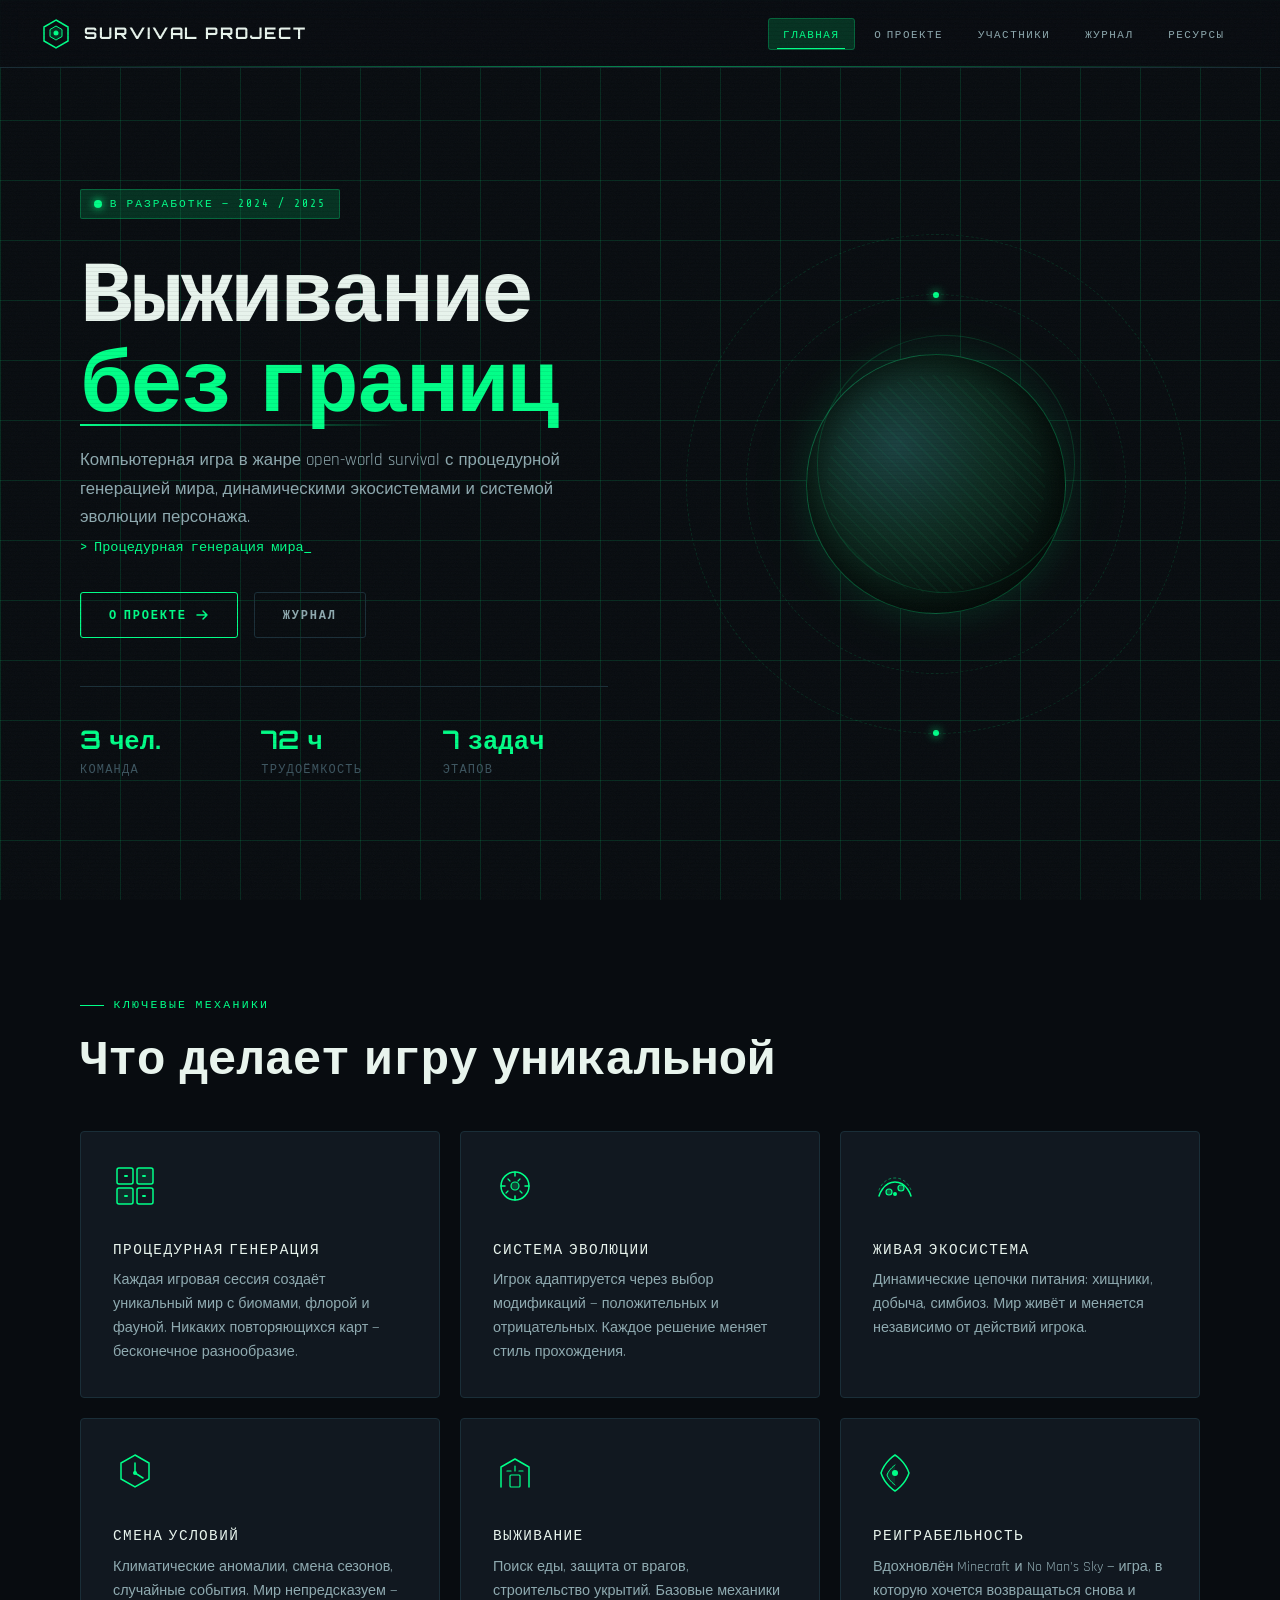
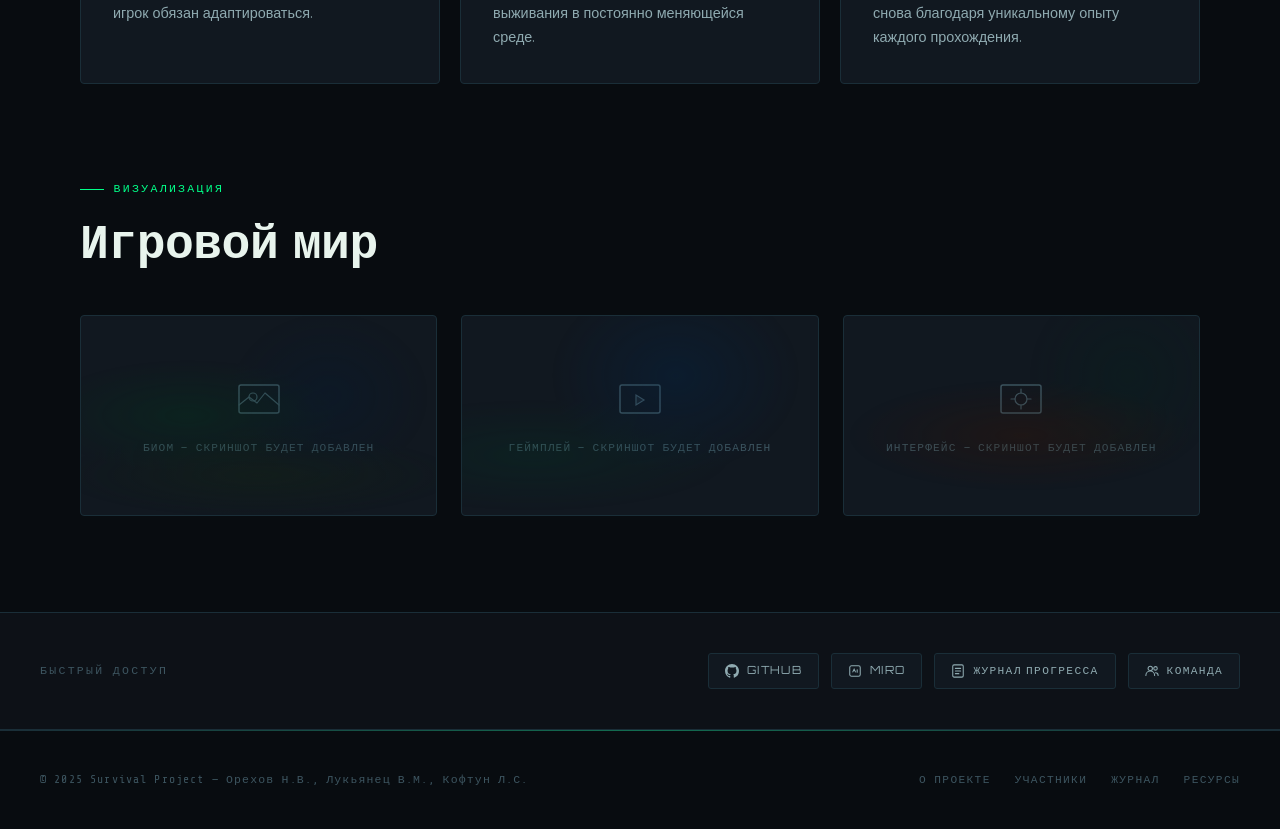
==== index.html @ 37cb3ffc "Add files via upload" ====
<!DOCTYPE html>
<html lang="ru">
<head>
  <meta charset="UTF-8" />
  <meta name="viewport" content="width=device-width, initial-scale=1.0" />
  <title>SURVIVAL — Проектная практика</title>
  <link rel="preconnect" href="https://fonts.googleapis.com" />
  <link rel="stylesheet" href="css/style.css" />
  <link rel="stylesheet" href="https://cdnjs.cloudflare.com/ajax/libs/font-awesome/6.5.1/css/all.min.css" />
</head>
<body>

  <div class="grid-bg"></div>

  <!-- ═══════════════════════════ NAV ═══════════════════════════ -->
  <nav class="nav">
    <a href="index.html" class="nav-logo">
      <svg class="nav-logo-icon" viewBox="0 0 32 32" fill="none" xmlns="http://www.w3.org/2000/svg">
        <polygon points="16,2 28,9 28,23 16,30 4,23 4,9" stroke="currentColor" stroke-width="1.5" fill="none"/>
        <polygon points="16,8 22,11.5 22,18.5 16,22 10,18.5 10,11.5" stroke="currentColor" stroke-width="1" fill="currentColor" fill-opacity="0.15"/>
        <circle cx="16" cy="15" r="2.5" fill="currentColor"/>
      </svg>
      Survival Project
    </a>

    <ul class="nav-links" id="navLinks">
      <li><a href="index.html" class="nav-link">Главная</a></li>
      <li><a href="pages/about.html" class="nav-link">О проекте</a></li>
      <li><a href="pages/members.html" class="nav-link">Участники</a></li>
      <li><a href="pages/journal.html" class="nav-link">Журнал</a></li>
      <li><a href="pages/resources.html" class="nav-link">Ресурсы</a></li>
    </ul>

    <button class="nav-burger" id="navBurger" aria-label="Меню">
      <span></span><span></span><span></span>
    </button>
  </nav>

  <div class="page-wrapper">

    <!-- ═══════════════════════ HERO ══════════════════════════ -->
    <section class="hero">
      <div class="hero-content">
        <div class="hero-badge fade-up">
          <span class="status-dot"></span>
          В разработке — 2024 / 2025
        </div>

        <h1 class="hero-title fade-up fade-up-d1">
          Выживание
          <span class="line-accent">без&nbsp;границ</span>
        </h1>

        <p class="hero-desc fade-up fade-up-d2">
          Компьютерная игра в жанре open-world survival с процедурной генерацией мира,
          динамическими экосистемами и системой эволюции персонажа.<br>
          <span class="text-mono" style="font-size:0.85rem;color:var(--accent-green);">
            &gt; <span id="typewriterText"></span><span style="animation:pulse 1s infinite;">_</span>
          </span>
        </p>

        <div class="hero-actions fade-up fade-up-d3">
          <a href="pages/about.html" class="btn btn-primary">
            <span>О проекте</span>
            <svg width="14" height="14" viewBox="0 0 14 14" fill="none">
              <path d="M2 7h10M8 3l4 4-4 4" stroke="currentColor" stroke-width="1.5" stroke-linecap="round" stroke-linejoin="round"/>
            </svg>
          </a>
          <a href="pages/journal.html" class="btn btn-ghost">
            <span>Журнал</span>
          </a>
        </div>

        <div class="hero-stats fade-up fade-up-d4">
          <div>
            <div class="hero-stat-value" data-count="3" data-suffix=" чел.">3 чел.</div>
            <div class="hero-stat-label">Команда</div>
          </div>
          <div>
            <div class="hero-stat-value" data-count="72" data-suffix=" ч">72 ч</div>
            <div class="hero-stat-label">Трудоёмкость</div>
          </div>
          <div>
            <div class="hero-stat-value" data-count="7" data-suffix=" задач">7 задач</div>
            <div class="hero-stat-label">Этапов</div>
          </div>
        </div>
      </div>

      <!-- Planet visual -->
      <div class="hero-visual fade-up fade-up-d2">
        <div class="hero-orbit hero-orbit-2">
          <span class="orbit-dot" style="top:auto;bottom:-3px;"></span>
        </div>
        <div class="hero-orbit hero-orbit-1">
          <span class="orbit-dot"></span>
        </div>
        <div class="hero-planet"></div>
        <div class="hero-particles"></div>
      </div>
    </section>

    <!-- ═════════════════ FEATURES ════════════════════════════ -->
    <section class="section">
      <div class="section-header">
        <div class="section-header-left">
          <div class="label">Ключевые механики</div>
          <h2 class="heading-lg" data-reveal>Что делает игру уникальной</h2>
        </div>
      </div>

      <div class="features-grid">

        <div class="feature-card" data-reveal data-reveal-delay="0">
          <svg class="feature-icon" viewBox="0 0 44 44" fill="none" xmlns="http://www.w3.org/2000/svg">
            <rect x="4" y="4" width="16" height="16" rx="2" stroke="currentColor" stroke-width="1.5"/>
            <rect x="24" y="4" width="16" height="16" rx="2" stroke="currentColor" stroke-width="1.5" fill="currentColor" fill-opacity="0.1"/>
            <rect x="4" y="24" width="16" height="16" rx="2" stroke="currentColor" stroke-width="1.5" fill="currentColor" fill-opacity="0.1"/>
            <rect x="24" y="24" width="16" height="16" rx="2" stroke="currentColor" stroke-width="1.5"/>
            <path d="M12 12h2M30 12h2M12 32h2M30 32h2" stroke="currentColor" stroke-width="2" stroke-linecap="round"/>
          </svg>
          <div class="feature-title">Процедурная генерация</div>
          <p class="feature-desc">Каждая игровая сессия создаёт уникальный мир с биомами, флорой и фауной. Никаких повторяющихся карт — бесконечное разнообразие.</p>
        </div>

        <div class="feature-card" data-reveal data-reveal-delay="80">
          <svg class="feature-icon" viewBox="0 0 44 44" fill="none" xmlns="http://www.w3.org/2000/svg">
            <circle cx="22" cy="22" r="14" stroke="currentColor" stroke-width="1.5"/>
            <path d="M22 8v4M22 32v4M8 22h4M32 22h4" stroke="currentColor" stroke-width="1.5" stroke-linecap="round"/>
            <path d="M15 15l2 2M27 27l2 2M27 15l-2 2M15 27l-2 2" stroke="currentColor" stroke-width="1.2" stroke-linecap="round"/>
            <circle cx="22" cy="22" r="4" fill="currentColor" fill-opacity="0.2" stroke="currentColor" stroke-width="1.2"/>
          </svg>
          <div class="feature-title">Система эволюции</div>
          <p class="feature-desc">Игрок адаптируется через выбор модификаций — положительных и отрицательных. Каждое решение меняет стиль прохождения.</p>
        </div>

        <div class="feature-card" data-reveal data-reveal-delay="160">
          <svg class="feature-icon" viewBox="0 0 44 44" fill="none" xmlns="http://www.w3.org/2000/svg">
            <path d="M6 32C6 32 10 18 22 18C34 18 38 32 38 32" stroke="currentColor" stroke-width="1.5" stroke-linecap="round"/>
            <path d="M6 26C6 26 10 14 22 14C34 14 38 26 38 26" stroke="currentColor" stroke-width="1" stroke-linecap="round" stroke-dasharray="2 3" opacity="0.5"/>
            <circle cx="16" cy="28" r="3" fill="currentColor" fill-opacity="0.3" stroke="currentColor" stroke-width="1.2"/>
            <circle cx="28" cy="24" r="3" fill="currentColor" fill-opacity="0.3" stroke="currentColor" stroke-width="1.2"/>
            <circle cx="22" cy="30" r="2" fill="currentColor"/>
          </svg>
          <div class="feature-title">Живая экосистема</div>
          <p class="feature-desc">Динамические цепочки питания: хищники, добыча, симбиоз. Мир живёт и меняется независимо от действий игрока.</p>
        </div>

        <div class="feature-card" data-reveal data-reveal-delay="0">
          <svg class="feature-icon" viewBox="0 0 44 44" fill="none" xmlns="http://www.w3.org/2000/svg">
            <path d="M22 4L36 12V28L22 36L8 28V12L22 4Z" stroke="currentColor" stroke-width="1.5"/>
            <path d="M22 12V22L30 27" stroke="currentColor" stroke-width="1.5" stroke-linecap="round"/>
            <circle cx="22" cy="22" r="2" fill="currentColor"/>
          </svg>
          <div class="feature-title">Смена условий</div>
          <p class="feature-desc">Климатические аномалии, смена сезонов, случайные события. Мир непредсказуем — игрок обязан адаптироваться.</p>
        </div>

        <div class="feature-card" data-reveal data-reveal-delay="80">
          <svg class="feature-icon" viewBox="0 0 44 44" fill="none" xmlns="http://www.w3.org/2000/svg">
            <path d="M8 36V16L22 8L36 16V36" stroke="currentColor" stroke-width="1.5" stroke-linecap="round" stroke-linejoin="round"/>
            <rect x="17" y="24" width="10" height="12" rx="1" stroke="currentColor" stroke-width="1.2"/>
            <path d="M14 20h4M26 20h4M22 15v5" stroke="currentColor" stroke-width="1.2" stroke-linecap="round"/>
          </svg>
          <div class="feature-title">Выживание</div>
          <p class="feature-desc">Поиск еды, защита от врагов, строительство укрытий. Базовые механики выживания в постоянно меняющейся среде.</p>
        </div>

        <div class="feature-card" data-reveal data-reveal-delay="160">
          <svg class="feature-icon" viewBox="0 0 44 44" fill="none" xmlns="http://www.w3.org/2000/svg">
            <path d="M22 4C22 4 12 10 8 22C12 34 22 40 22 40C22 40 32 34 36 22C32 10 22 4 22 4Z" stroke="currentColor" stroke-width="1.5"/>
            <path d="M22 14C22 14 16 18 14 24C16 30 22 34 22 34" stroke="currentColor" stroke-width="1" stroke-linecap="round" fill="currentColor" fill-opacity="0.1"/>
            <circle cx="22" cy="22" r="3" fill="currentColor"/>
          </svg>
          <div class="feature-title">Реиграбельность</div>
          <p class="feature-desc">Вдохновлён Minecraft и No Man's Sky — игра, в которую хочется возвращаться снова и снова благодаря уникальному опыту каждого прохождения.</p>
        </div>

      </div>
    </section>

    <!-- ═══════════════ SCREENSHOT SECTION ════════════════════ -->
    <section class="section" style="padding-top:0;">
      <div class="section-header">
        <div class="section-header-left">
          <div class="label">Визуализация</div>
          <h2 class="heading-lg" data-reveal>Игровой мир</h2>
        </div>
      </div>

      <div class="screenshots-grid">
        <div class="screenshot-frame" data-reveal>
          <div class="world-gen-visual"></div>
          <svg class="screenshot-placeholder-icon" viewBox="0 0 48 48" fill="none" xmlns="http://www.w3.org/2000/svg">
            <rect x="4" y="10" width="40" height="28" rx="2" stroke="currentColor" stroke-width="1.5"/>
            <circle cx="18" cy="22" r="4" stroke="currentColor" stroke-width="1.2"/>
            <path d="M4 30l10-8 8 6 8-10 14 12" stroke="currentColor" stroke-width="1.2" stroke-linecap="round" stroke-linejoin="round"/>
          </svg>
          <span class="screenshot-placeholder-text">Биом — Скриншот будет добавлен</span>
        </div>

        <div class="screenshot-frame" data-reveal data-reveal-delay="100">
          <div class="world-gen-visual" style="background:radial-gradient(ellipse 50% 70% at 60% 30%, rgba(0,40,80,0.5) 0%, transparent 70%), radial-gradient(ellipse 80% 40% at 20% 70%, rgba(0,60,40,0.4) 0%, transparent 70%);"></div>
          <svg class="screenshot-placeholder-icon" viewBox="0 0 48 48" fill="none" xmlns="http://www.w3.org/2000/svg">
            <rect x="4" y="10" width="40" height="28" rx="2" stroke="currentColor" stroke-width="1.5"/>
            <path d="M20 30V20l8 5-8 5z" stroke="currentColor" stroke-width="1.2" fill="currentColor" fill-opacity="0.2"/>
          </svg>
          <span class="screenshot-placeholder-text">Геймплей — Скриншот будет добавлен</span>
        </div>

        <div class="screenshot-frame" data-reveal data-reveal-delay="200">
          <div class="world-gen-visual" style="background:radial-gradient(ellipse 70% 40% at 50% 60%, rgba(60,20,0,0.5) 0%, transparent 70%), radial-gradient(ellipse 40% 70% at 80% 30%, rgba(0,40,30,0.4) 0%, transparent 70%);"></div>
          <svg class="screenshot-placeholder-icon" viewBox="0 0 48 48" fill="none" xmlns="http://www.w3.org/2000/svg">
            <rect x="4" y="10" width="40" height="28" rx="2" stroke="currentColor" stroke-width="1.5"/>
            <circle cx="24" cy="24" r="6" stroke="currentColor" stroke-width="1.2"/>
            <path d="M24 14v4M24 30v4M14 24h4M30 24h4" stroke="currentColor" stroke-width="1.2" stroke-linecap="round"/>
          </svg>
          <span class="screenshot-placeholder-text">Интерфейс — Скриншот будет добавлен</span>
        </div>
      </div>
    </section>

    <!-- ═══════════════════ QUICK LINKS ═══════════════════════ -->
    <div class="links-band">
      <div class="links-band-inner">
        <span class="links-band-label">Быстрый доступ</span>
        <div class="links-band-items">
          <a href="#" class="link-pill">
            <svg viewBox="0 0 16 16" fill="currentColor" xmlns="http://www.w3.org/2000/svg">
              <path d="M8 0C3.58 0 0 3.58 0 8c0 3.54 2.29 6.53 5.47 7.59.4.07.55-.17.55-.38 0-.19-.01-.82-.01-1.49-2.01.37-2.53-.49-2.69-.94-.09-.23-.48-.94-.82-1.13-.28-.15-.68-.52-.01-.53.63-.01 1.08.58 1.23.82.72 1.21 1.87.87 2.33.66.07-.52.28-.87.51-1.07-1.78-.2-3.64-.89-3.64-3.95 0-.87.31-1.59.82-2.15-.08-.2-.36-1.02.08-2.12 0 0 .67-.21 2.2.82.64-.18 1.32-.27 2-.27.68 0 1.36.09 2 .27 1.53-1.04 2.2-.82 2.2-.82.44 1.1.16 1.92.08 2.12.51.56.82 1.27.82 2.15 0 3.07-1.87 3.75-3.65 3.95.29.25.54.73.54 1.48 0 1.07-.01 1.93-.01 2.2 0 .21.15.46.55.38A8.013 8.013 0 0016 8c0-4.42-3.58-8-8-8z"/>
            </svg>
            GitHub
          </a>
          <a href="#" class="link-pill">
            <svg viewBox="0 0 16 16" fill="none" xmlns="http://www.w3.org/2000/svg">
              <path d="M2 4a2 2 0 012-2h8a2 2 0 012 2v8a2 2 0 01-2 2H4a2 2 0 01-2-2V4z" stroke="currentColor" stroke-width="1.2"/>
              <path d="M5.5 9l1.5-3 1.5 3M10.5 6.5v3" stroke="currentColor" stroke-width="1.2" stroke-linecap="round"/>
            </svg>
            Miro
          </a>
          <a href="pages/journal.html" class="link-pill">
            <svg viewBox="0 0 16 16" fill="none" xmlns="http://www.w3.org/2000/svg">
              <rect x="2" y="1" width="12" height="14" rx="1.5" stroke="currentColor" stroke-width="1.2"/>
              <path d="M5 5h6M5 8h6M5 11h4" stroke="currentColor" stroke-width="1.2" stroke-linecap="round"/>
            </svg>
            Журнал прогресса
          </a>
          <a href="pages/members.html" class="link-pill">
            <svg viewBox="0 0 16 16" fill="none" xmlns="http://www.w3.org/2000/svg">
              <circle cx="6" cy="5" r="2.5" stroke="currentColor" stroke-width="1.2"/>
              <path d="M1 13c0-2.76 2.24-5 5-5s5 2.24 5 5" stroke="currentColor" stroke-width="1.2" stroke-linecap="round"/>
              <circle cx="12" cy="5" r="2" stroke="currentColor" stroke-width="1.2"/>
              <path d="M12 10c1.66 0 3 1.34 3 3" stroke="currentColor" stroke-width="1.2" stroke-linecap="round"/>
            </svg>
            Команда
          </a>
        </div>
      </div>
    </div>

    <!-- ═══════════════════════ FOOTER ════════════════════════ -->
    <footer class="footer">
      <div class="footer-inner">
        <span class="footer-copy">
          &copy; 2025 Survival Project &mdash; Орехов&nbsp;Н.В., Лукьянец&nbsp;В.М., Кофтун&nbsp;Л.С.
        </span>
        <nav class="footer-nav">
          <a href="pages/about.html">О проекте</a>
          <a href="pages/members.html">Участники</a>
          <a href="pages/journal.html">Журнал</a>
          <a href="pages/resources.html">Ресурсы</a>
        </nav>
      </div>
    </footer>

  </div><!-- /page-wrapper -->

  <script src="js/main.js"></script>
</body>
</html>
---- css/style.css ----
/* ============================================================
   SURVIVAL PROJECT — GLOBAL STYLES
   ============================================================ */

@import url('https://fonts.googleapis.com/css2?family=Share+Tech+Mono&family=Rajdhani:wght@300;400;500;600;700&family=Orbitron:wght@400;700;900&display=swap');

/* ============================================================
   CSS CUSTOM PROPERTIES
   ============================================================ */
:root {
  --bg-primary:    #080c10;
  --bg-secondary:  #0d1117;
  --bg-card:       #111820;
  --bg-card-hover: #172030;

  --accent-green:  #00ff88;
  --accent-teal:   #00d4aa;
  --accent-blue:   #0aabff;
  --accent-dim:    #00995544;
  --accent-line:   #00ff8820;

  --text-primary:  #e8f4ed;
  --text-secondary:#8faab0;
  --text-dim:      #3d5560;

  --border:        #1a2e38;
  --border-bright: #00ff8840;
  --border-glow:   #00ff88;

  --font-display:  'Orbitron', monospace;
  --font-ui:       'Rajdhani', sans-serif;
  --font-mono:     'Share Tech Mono', monospace;

  --ease-out-expo: cubic-bezier(0.16, 1, 0.3, 1);
  --ease-in-out:   cubic-bezier(0.76, 0, 0.24, 1);

  --nav-height: 68px;
}

/* ============================================================
   RESET & BASE
   ============================================================ */
*, *::before, *::after { box-sizing: border-box; margin: 0; padding: 0; }

html { scroll-behavior: smooth; font-size: 16px; }

body {
  background-color: var(--bg-primary);
  color: var(--text-primary);
  font-family: var(--font-ui);
  font-weight: 400;
  line-height: 1.6;
  overflow-x: hidden;
  min-height: 100vh;
}

/* scanline overlay */
body::before {
  content: '';
  position: fixed;
  inset: 0;
  background: repeating-linear-gradient(
    to bottom,
    transparent 0px,
    transparent 3px,
    rgba(0,0,0,0.06) 3px,
    rgba(0,0,0,0.06) 4px
  );
  pointer-events: none;
  z-index: 9999;
}

/* noise texture */
body::after {
  content: '';
  position: fixed;
  inset: 0;
  opacity: 0.035;
  background-image: url("data:image/svg+xml,%3Csvg viewBox='0 0 256 256' xmlns='http://www.w3.org/2000/svg'%3E%3Cfilter id='n'%3E%3CfeTurbulence type='fractalNoise' baseFrequency='0.9' numOctaves='4'/%3E%3C/filter%3E%3Crect width='100%25' height='100%25' filter='url(%23n)'/%3E%3C/svg%3E");
  background-size: 200px 200px;
  pointer-events: none;
  z-index: 9998;
}

a { color: var(--accent-green); text-decoration: none; transition: color 0.2s; }
a:hover { color: var(--accent-teal); }

img { max-width: 100%; display: block; }

ul { list-style: none; }

/* ============================================================
   SCROLLBAR
   ============================================================ */
::-webkit-scrollbar { width: 4px; }
::-webkit-scrollbar-track { background: var(--bg-primary); }
::-webkit-scrollbar-thumb { background: var(--accent-green); border-radius: 2px; }

/* ============================================================
   GRID BACKGROUND
   ============================================================ */
.grid-bg {
  position: fixed;
  inset: 0;
  background-image:
    linear-gradient(var(--accent-line) 1px, transparent 1px),
    linear-gradient(90deg, var(--accent-line) 1px, transparent 1px);
  background-size: 60px 60px;
  pointer-events: none;
  z-index: 0;
}

/* ============================================================
   NAVIGATION
   ============================================================ */
.nav {
  position: fixed;
  top: 0;
  left: 0;
  right: 0;
  height: var(--nav-height);
  z-index: 1000;
  display: flex;
  align-items: center;
  padding: 0 2.5rem;
  background: rgba(8, 12, 16, 0.88);
  backdrop-filter: blur(12px);
  -webkit-backdrop-filter: blur(12px);
  border-bottom: 1px solid var(--border);
}

.nav::after {
  content: '';
  position: absolute;
  bottom: 0; left: 0; right: 0;
  height: 1px;
  background: linear-gradient(90deg, transparent, var(--accent-green), transparent);
  opacity: 0.5;
}

.nav-logo {
  display: flex;
  align-items: center;
  gap: 0.75rem;
  font-family: var(--font-display);
  font-size: 1rem;
  font-weight: 700;
  color: var(--text-primary);
  letter-spacing: 0.12em;
  text-transform: uppercase;
  margin-right: auto;
}

.nav-logo-icon {
  width: 32px; height: 32px;
  color: var(--accent-green);
  flex-shrink: 0;
}

.nav-links {
  display: flex;
  align-items: center;
  gap: 0.25rem;
}

.nav-link {
  font-family: var(--font-display);
  font-size: 0.68rem;
  letter-spacing: 0.14em;
  text-transform: uppercase;
  color: var(--text-secondary);
  padding: 0.5rem 0.9rem;
  border: 1px solid transparent;
  border-radius: 3px;
  transition: all 0.2s;
  position: relative;
}

.nav-link::before {
  content: '';
  position: absolute;
  bottom: 0; left: 50%; right: 50%;
  height: 1px;
  background: var(--accent-green);
  transition: all 0.3s var(--ease-out-expo);
}

.nav-link:hover,
.nav-link.active {
  color: var(--accent-green);
  border-color: var(--border-bright);
  background: var(--accent-dim);
}

.nav-link:hover::before,
.nav-link.active::before {
  left: 10%; right: 10%;
}

.nav-burger {
  display: none;
  flex-direction: column;
  gap: 5px;
  cursor: pointer;
  padding: 4px;
}

.nav-burger span {
  width: 24px; height: 2px;
  background: var(--accent-green);
  transition: all 0.3s;
}

/* ============================================================
   MAIN LAYOUT
   ============================================================ */
.page-wrapper {
  position: relative;
  z-index: 1;
  padding-top: var(--nav-height);
}

.section {
  padding: 6rem 2.5rem;
  max-width: 1200px;
  margin: 0 auto;
}

.section--full {
  max-width: none;
  padding-left: 0; padding-right: 0;
}

/* ============================================================
   TYPOGRAPHY UTILITIES
   ============================================================ */
.label {
  font-family: var(--font-mono);
  font-size: 0.72rem;
  letter-spacing: 0.2em;
  color: var(--accent-green);
  text-transform: uppercase;
  display: flex;
  align-items: center;
  gap: 0.6rem;
  margin-bottom: 1rem;
}

.label::before {
  content: '';
  width: 24px; height: 1px;
  background: var(--accent-green);
}

.heading-xl {
  font-family: var(--font-display);
  font-size: clamp(2.4rem, 6vw, 5rem);
  font-weight: 900;
  line-height: 1.05;
  letter-spacing: -0.02em;
  color: var(--text-primary);
}

.heading-lg {
  font-family: var(--font-display);
  font-size: clamp(1.6rem, 4vw, 3rem);
  font-weight: 700;
  line-height: 1.1;
  letter-spacing: -0.01em;
  color: var(--text-primary);
}

.heading-md {
  font-family: var(--font-display);
  font-size: clamp(1.1rem, 2.5vw, 1.6rem);
  font-weight: 700;
  letter-spacing: 0.04em;
  color: var(--text-primary);
}

.text-accent { color: var(--accent-green); }
.text-dim { color: var(--text-secondary); }
.text-mono { font-family: var(--font-mono); }

/* ============================================================
   BUTTONS
   ============================================================ */
.btn {
  display: inline-flex;
  align-items: center;
  gap: 0.5rem;
  font-family: var(--font-display);
  font-size: 0.75rem;
  letter-spacing: 0.15em;
  text-transform: uppercase;
  font-weight: 700;
  padding: 0.75rem 1.75rem;
  border-radius: 3px;
  border: 1px solid;
  cursor: pointer;
  transition: all 0.25s var(--ease-out-expo);
  position: relative;
  overflow: hidden;
}

.btn::before {
  content: '';
  position: absolute;
  inset: 0;
  background: var(--accent-green);
  transform: translateX(-100%);
  transition: transform 0.3s var(--ease-out-expo);
  z-index: 0;
}

.btn > * { position: relative; z-index: 1; }
.btn > span { position: relative; z-index: 1; }

.btn:hover::before { transform: translateX(0); }

.btn-primary {
  background: transparent;
  border-color: var(--accent-green);
  color: var(--accent-green);
}

.btn-primary:hover {
  color: var(--bg-primary);
}

.btn-ghost {
  background: transparent;
  border-color: var(--border);
  color: var(--text-secondary);
}

.btn-ghost::before { background: var(--border); }
.btn-ghost:hover { color: var(--text-primary); }

/* ============================================================
   CARDS
   ============================================================ */
.card {
  background: var(--bg-card);
  border: 1px solid var(--border);
  border-radius: 4px;
  padding: 1.75rem;
  position: relative;
  transition: border-color 0.3s, background 0.3s, transform 0.3s var(--ease-out-expo);
}

.card::before {
  content: '';
  position: absolute;
  top: 0; left: 0; right: 0;
  height: 2px;
  background: linear-gradient(90deg, var(--accent-green), transparent);
  opacity: 0;
  transition: opacity 0.3s;
}

.card:hover {
  border-color: var(--border-bright);
  background: var(--bg-card-hover);
  transform: translateY(-2px);
}

.card:hover::before { opacity: 1; }

/* ============================================================
   DECORATIVE ELEMENTS
   ============================================================ */
.corner-bracket {
  position: absolute;
  width: 16px; height: 16px;
}

.corner-bracket--tl { top: -1px; left: -1px; border-top: 2px solid var(--accent-green); border-left: 2px solid var(--accent-green); }
.corner-bracket--tr { top: -1px; right: -1px; border-top: 2px solid var(--accent-green); border-right: 2px solid var(--accent-green); }
.corner-bracket--bl { bottom: -1px; left: -1px; border-bottom: 2px solid var(--accent-green); border-left: 2px solid var(--accent-green); }
.corner-bracket--br { bottom: -1px; right: -1px; border-bottom: 2px solid var(--accent-green); border-right: 2px solid var(--accent-green); }

.divider {
  width: 100%;
  height: 1px;
  background: linear-gradient(90deg, transparent, var(--border-bright), transparent);
  margin: 3rem 0;
}

.status-dot {
  display: inline-block;
  width: 8px; height: 8px;
  border-radius: 50%;
  background: var(--accent-green);
  box-shadow: 0 0 8px var(--accent-green);
  animation: pulse 2s infinite;
}

@keyframes pulse {
  0%, 100% { opacity: 1; transform: scale(1); }
  50% { opacity: 0.6; transform: scale(0.85); }
}

/* ============================================================
   HERO SECTION (index.html)
   ============================================================ */
.hero {
  min-height: calc(100vh - var(--nav-height));
  display: grid;
  grid-template-columns: 1fr 1fr;
  align-items: center;
  gap: 4rem;
  padding: 5rem 2.5rem 5rem;
  max-width: 1200px;
  margin: 0 auto;
}

.hero-badge {
  display: inline-flex;
  align-items: center;
  gap: 0.5rem;
  background: var(--accent-dim);
  border: 1px solid var(--border-bright);
  border-radius: 2px;
  padding: 0.3rem 0.8rem;
  font-family: var(--font-mono);
  font-size: 0.7rem;
  letter-spacing: 0.18em;
  color: var(--accent-green);
  text-transform: uppercase;
  margin-bottom: 1.5rem;
}

.hero-title {
  font-family: var(--font-display);
  font-size: clamp(2.8rem, 7vw, 5.5rem);
  font-weight: 900;
  line-height: 1.02;
  letter-spacing: -0.03em;
  margin-bottom: 1.5rem;
}

.hero-title .line-accent {
  color: var(--accent-green);
  display: block;
  position: relative;
}

.hero-title .line-accent::after {
  content: '';
  position: absolute;
  left: 0; bottom: -4px;
  width: 60%; height: 2px;
  background: linear-gradient(90deg, var(--accent-green), transparent);
}

.hero-desc {
  font-size: 1.05rem;
  color: var(--text-secondary);
  line-height: 1.7;
  margin-bottom: 2rem;
  max-width: 480px;
}

.hero-actions {
  display: flex;
  gap: 1rem;
  flex-wrap: wrap;
}

.hero-stats {
  display: grid;
  grid-template-columns: repeat(3, 1fr);
  gap: 1rem;
  margin-top: 3rem;
  padding-top: 2rem;
  border-top: 1px solid var(--border);
}

.hero-stat-value {
  font-family: var(--font-display);
  font-size: 1.6rem;
  font-weight: 700;
  color: var(--accent-green);
}

.hero-stat-label {
  font-size: 0.75rem;
  color: var(--text-dim);
  text-transform: uppercase;
  letter-spacing: 0.1em;
  font-family: var(--font-mono);
}

/* Hero visual side */
.hero-visual {
  position: relative;
  height: 480px;
  display: flex;
  align-items: center;
  justify-content: center;
}

.hero-planet {
  width: 260px; height: 260px;
  border-radius: 50%;
  background: radial-gradient(circle at 35% 35%,
    #1a4040 0%,
    #0d2a20 40%,
    #061510 70%,
    #030a08 100%
  );
  border: 1px solid var(--border-bright);
  box-shadow:
    0 0 40px rgba(0,255,136,0.1),
    0 0 80px rgba(0,255,136,0.05),
    inset 0 0 40px rgba(0,0,0,0.8);
  position: relative;
  animation: float 6s ease-in-out infinite;
}

.hero-planet::before {
  content: '';
  position: absolute;
  inset: 20px;
  border-radius: 50%;
  background: repeating-linear-gradient(
    45deg,
    transparent,
    transparent 8px,
    rgba(0,255,136,0.04) 8px,
    rgba(0,255,136,0.04) 10px
  );
}

.hero-planet::after {
  content: '';
  position: absolute;
  top: -20px; left: 10px; right: -10px; bottom: 20px;
  border-radius: 50%;
  border: 1px solid rgba(0,255,136,0.15);
  transform: rotate(-30deg);
}

@keyframes float {
  0%, 100% { transform: translateY(0); }
  50% { transform: translateY(-16px); }
}

.hero-orbit {
  position: absolute;
  border-radius: 50%;
  border: 1px dashed rgba(0,255,136,0.12);
}

.hero-orbit-1 {
  width: 380px; height: 380px;
  animation: spin-slow 20s linear infinite;
}

.hero-orbit-2 {
  width: 500px; height: 500px;
  animation: spin-slow 35s linear infinite reverse;
}

.orbit-dot {
  position: absolute;
  width: 6px; height: 6px;
  border-radius: 50%;
  background: var(--accent-green);
  box-shadow: 0 0 10px var(--accent-green);
  top: -3px;
  left: calc(50% - 3px);
}

@keyframes spin-slow {
  from { transform: rotate(0deg); }
  to { transform: rotate(360deg); }
}

.hero-particles {
  position: absolute;
  inset: 0;
  pointer-events: none;
}

.particle {
  position: absolute;
  width: 2px; height: 2px;
  border-radius: 50%;
  background: var(--accent-green);
  opacity: 0;
  animation: particle-drift 4s ease-in-out infinite;
}

@keyframes particle-drift {
  0% { transform: translateY(0) translateX(0); opacity: 0; }
  20% { opacity: 0.8; }
  100% { transform: translateY(-80px) translateX(20px); opacity: 0; }
}

/* ============================================================
   FEATURES GRID
   ============================================================ */
.features-grid {
  display: grid;
  grid-template-columns: repeat(auto-fit, minmax(280px, 1fr));
  gap: 1.25rem;
}

.feature-card {
  background: var(--bg-card);
  border: 1px solid var(--border);
  border-radius: 4px;
  padding: 2rem;
  position: relative;
  overflow: hidden;
  transition: all 0.3s var(--ease-out-expo);
}

.feature-card::after {
  content: '';
  position: absolute;
  top: 0; left: 0;
  width: 3px; height: 0%;
  background: var(--accent-green);
  transition: height 0.4s var(--ease-out-expo);
}

.feature-card:hover {
  border-color: var(--border-bright);
  background: var(--bg-card-hover);
  transform: translateY(-3px);
}

.feature-card:hover::after { height: 100%; }

.feature-icon {
  width: 44px; height: 44px;
  color: var(--accent-green);
  margin-bottom: 1.25rem;
}

.feature-title {
  font-family: var(--font-display);
  font-size: 0.9rem;
  letter-spacing: 0.1em;
  text-transform: uppercase;
  color: var(--text-primary);
  margin-bottom: 0.6rem;
}

.feature-desc {
  font-size: 0.9rem;
  color: var(--text-secondary);
  line-height: 1.65;
}

/* ============================================================
   SCREENSHOTS / PLACEHOLDER SECTION
   ============================================================ */
.screenshots-grid {
  display: grid;
  grid-template-columns: repeat(auto-fill, minmax(320px, 1fr));
  gap: 1.5rem;
}

.screenshot-frame {
  position: relative;
  aspect-ratio: 16/9;
  background: var(--bg-card);
  border: 1px solid var(--border);
  border-radius: 4px;
  overflow: hidden;
  display: flex;
  align-items: center;
  justify-content: center;
  flex-direction: column;
  gap: 1rem;
  cursor: pointer;
  transition: border-color 0.3s;
}

.screenshot-frame:hover { border-color: var(--border-bright); }

.screenshot-placeholder-icon {
  width: 48px; height: 48px;
  color: var(--text-dim);
}

.screenshot-placeholder-text {
  font-family: var(--font-mono);
  font-size: 0.7rem;
  color: var(--text-dim);
  letter-spacing: 0.1em;
  text-transform: uppercase;
}

/* Procedural world visualizer placeholder */
.world-gen-visual {
  width: 100%; height: 100%;
  position: absolute;
  top: 0; left: 0;
  background:
    radial-gradient(ellipse 60% 40% at 30% 50%, rgba(0,60,30,0.5) 0%, transparent 70%),
    radial-gradient(ellipse 40% 60% at 70% 40%, rgba(0,30,60,0.4) 0%, transparent 70%),
    radial-gradient(ellipse 80% 30% at 50% 80%, rgba(20,40,20,0.6) 0%, transparent 70%);
  opacity: 0.6;
}

/* ============================================================
   SECTION HEADER
   ============================================================ */
.section-header {
  display: flex;
  align-items: flex-end;
  justify-content: space-between;
  margin-bottom: 3rem;
  gap: 2rem;
  flex-wrap: wrap;
}

.section-header-left { flex: 1; min-width: 240px; }

/* ============================================================
   QUICK LINKS BAND
   ============================================================ */
.links-band {
  background: var(--bg-secondary);
  border-top: 1px solid var(--border);
  border-bottom: 1px solid var(--border);
  padding: 2.5rem;
}

.links-band-inner {
  max-width: 1200px;
  margin: 0 auto;
  display: flex;
  align-items: center;
  gap: 2rem;
  flex-wrap: wrap;
  justify-content: space-between;
}

.links-band-label {
  font-family: var(--font-mono);
  font-size: 0.72rem;
  letter-spacing: 0.2em;
  color: var(--text-dim);
  text-transform: uppercase;
  white-space: nowrap;
}

.links-band-items {
  display: flex;
  gap: 0.75rem;
  flex-wrap: wrap;
}

.link-pill {
  display: inline-flex;
  align-items: center;
  gap: 0.5rem;
  background: var(--bg-card);
  border: 1px solid var(--border);
  border-radius: 3px;
  padding: 0.5rem 1rem;
  font-family: var(--font-display);
  font-size: 0.7rem;
  letter-spacing: 0.12em;
  text-transform: uppercase;
  color: var(--text-secondary);
  transition: all 0.2s;
}

.link-pill svg { width: 14px; height: 14px; flex-shrink: 0; }

.link-pill:hover {
  border-color: var(--border-bright);
  color: var(--accent-green);
  background: var(--accent-dim);
}

/* ============================================================
   FOOTER
   ============================================================ */
.footer {
  border-top: 1px solid var(--border);
  padding: 2.5rem;
  position: relative;
}

.footer::before {
  content: '';
  position: absolute;
  top: -1px; left: 0; right: 0;
  height: 1px;
  background: linear-gradient(90deg, transparent, var(--accent-green), transparent);
  opacity: 0.3;
}

.footer-inner {
  max-width: 1200px;
  margin: 0 auto;
  display: flex;
  align-items: center;
  justify-content: space-between;
  gap: 2rem;
  flex-wrap: wrap;
}

.footer-copy {
  font-family: var(--font-mono);
  font-size: 0.72rem;
  color: var(--text-dim);
  letter-spacing: 0.1em;
}

.footer-nav {
  display: flex;
  gap: 1.5rem;
}

.footer-nav a {
  font-family: var(--font-mono);
  font-size: 0.7rem;
  letter-spacing: 0.12em;
  text-transform: uppercase;
  color: var(--text-dim);
  transition: color 0.2s;
}

.footer-nav a:hover { color: var(--accent-green); }

/* ============================================================
   PAGE HEADER (inner pages)
   ============================================================ */
.page-header {
  padding: 5rem 2.5rem 3rem;
  max-width: 1200px;
  margin: 0 auto;
  border-bottom: 1px solid var(--border);
  margin-bottom: 4rem;
  position: relative;
}

.page-header::after {
  content: '';
  position: absolute;
  bottom: -1px; left: 2.5rem;
  width: 100px; height: 1px;
  background: var(--accent-green);
}

/* ============================================================
   ABOUT PAGE
   ============================================================ */
.about-grid {
  display: grid;
  grid-template-columns: 1fr 1fr;
  gap: 4rem;
  align-items: start;
}

.about-desc {
  font-size: 1rem;
  color: var(--text-secondary);
  line-height: 1.8;
  margin-bottom: 1.5rem;
}

.info-table {
  width: 100%;
  border-collapse: collapse;
  font-family: var(--font-mono);
  font-size: 0.82rem;
}

.info-table tr { border-bottom: 1px solid var(--border); }
.info-table tr:last-child { border-bottom: none; }

.info-table td {
  padding: 0.8rem 0;
  vertical-align: top;
}

.info-table td:first-child {
  color: var(--text-dim);
  letter-spacing: 0.1em;
  width: 40%;
  text-transform: uppercase;
  font-size: 0.72rem;
}

.info-table td:last-child { color: var(--text-primary); }

.tasks-list {
  display: flex;
  flex-direction: column;
  gap: 0.75rem;
}

.task-item {
  display: flex;
  align-items: flex-start;
  gap: 0.75rem;
  padding: 1rem 1.25rem;
  background: var(--bg-card);
  border: 1px solid var(--border);
  border-radius: 3px;
  font-size: 0.88rem;
  color: var(--text-secondary);
  transition: border-color 0.2s;
}

.task-item:hover { border-color: var(--border-bright); }

.task-num {
  font-family: var(--font-mono);
  font-size: 0.65rem;
  color: var(--accent-green);
  border: 1px solid var(--border-bright);
  padding: 0.2rem 0.4rem;
  border-radius: 2px;
  min-width: 32px;
  text-align: center;
  flex-shrink: 0;
}

/* ============================================================
   MEMBERS PAGE
   ============================================================ */
.members-grid {
  display: grid;
  grid-template-columns: repeat(auto-fit, minmax(300px, 1fr));
  gap: 1.5rem;
}

.member-card {
  background: var(--bg-card);
  border: 1px solid var(--border);
  border-radius: 4px;
  padding: 2rem;
  position: relative;
  overflow: hidden;
  transition: all 0.3s var(--ease-out-expo);
}

.member-card:hover {
  border-color: var(--border-bright);
  transform: translateY(-4px);
}

.member-card::before {
  content: '';
  position: absolute;
  top: 0; left: 0; right: 0;
  height: 3px;
  background: linear-gradient(90deg, var(--accent-green), var(--accent-teal));
}

.member-avatar {
  width: 64px; height: 64px;
  border-radius: 50%;
  border: 2px solid var(--border-bright);
  background: var(--bg-secondary);
  display: flex;
  align-items: center;
  justify-content: center;
  margin-bottom: 1.25rem;
  font-family: var(--font-display);
  font-size: 1.2rem;
  font-weight: 700;
  color: var(--accent-green);
}

.member-name {
  font-family: var(--font-display);
  font-size: 1rem;
  letter-spacing: 0.05em;
  color: var(--text-primary);
  margin-bottom: 0.25rem;
}

.member-role {
  font-family: var(--font-mono);
  font-size: 0.68rem;
  letter-spacing: 0.15em;
  text-transform: uppercase;
  color: var(--accent-green);
  margin-bottom: 1rem;
}

.member-tasks {
  font-size: 0.85rem;
  color: var(--text-secondary);
  line-height: 1.7;
}

.member-tasks li {
  display: flex;
  align-items: flex-start;
  gap: 0.5rem;
  margin-bottom: 0.4rem;
}

.member-tasks li::before {
  content: '—';
  color: var(--accent-green);
  flex-shrink: 0;
  font-family: var(--font-mono);
}

/* Chart bar */
.contrib-bar-wrap {
  margin-top: 1.25rem;
  padding-top: 1.25rem;
  border-top: 1px solid var(--border);
}

.contrib-label {
  display: flex;
  justify-content: space-between;
  font-family: var(--font-mono);
  font-size: 0.68rem;
  color: var(--text-dim);
  text-transform: uppercase;
  letter-spacing: 0.1em;
  margin-bottom: 0.4rem;
}

.contrib-bar-bg {
  background: var(--bg-secondary);
  border-radius: 2px;
  height: 4px;
  overflow: hidden;
}

.contrib-bar-fill {
  height: 100%;
  border-radius: 2px;
  background: linear-gradient(90deg, var(--accent-green), var(--accent-teal));
  transition: width 1.2s var(--ease-out-expo);
}

/* Pie chart */
.chart-container {
  display: flex;
  align-items: center;
  gap: 2.5rem;
  padding: 2rem;
  background: var(--bg-card);
  border: 1px solid var(--border);
  border-radius: 4px;
  margin-top: 3rem;
  flex-wrap: wrap;
}

.pie-chart-svg {
  width: 200px; height: 200px;
  flex-shrink: 0;
}

.chart-legend { flex: 1; min-width: 200px; }

.legend-item {
  display: flex;
  align-items: center;
  gap: 0.75rem;
  padding: 0.5rem 0;
  border-bottom: 1px solid var(--border);
  font-size: 0.85rem;
}

.legend-item:last-child { border-bottom: none; }

.legend-dot {
  width: 10px; height: 10px;
  border-radius: 50%;
  flex-shrink: 0;
}

.legend-name { color: var(--text-primary); flex: 1; }
.legend-pct { font-family: var(--font-mono); font-size: 0.75rem; color: var(--text-dim); }

/* ============================================================
   JOURNAL PAGE
   ============================================================ */
.journal-timeline {
  position: relative;
  padding-left: 2rem;
}

.journal-timeline::before {
  content: '';
  position: absolute;
  left: 0; top: 0; bottom: 0;
  width: 1px;
  background: linear-gradient(to bottom, var(--accent-green), transparent);
}

.journal-post {
  position: relative;
  padding: 0 0 3rem 2.5rem;
}

.journal-post::before {
  content: '';
  position: absolute;
  left: -5px;
  top: 6px;
  width: 10px; height: 10px;
  border-radius: 50%;
  background: var(--accent-green);
  box-shadow: 0 0 12px var(--accent-green);
}

.journal-meta {
  font-family: var(--font-mono);
  font-size: 0.7rem;
  color: var(--text-dim);
  letter-spacing: 0.12em;
  text-transform: uppercase;
  margin-bottom: 0.5rem;
}

.journal-title {
  font-family: var(--font-display);
  font-size: 1.15rem;
  letter-spacing: 0.06em;
  color: var(--text-primary);
  margin-bottom: 0.75rem;
}

.journal-body {
  font-size: 0.9rem;
  color: var(--text-secondary);
  line-height: 1.75;
  max-width: 680px;
}

.journal-tag {
  display: inline-block;
  background: var(--accent-dim);
  border: 1px solid var(--border-bright);
  border-radius: 2px;
  padding: 0.2rem 0.55rem;
  font-family: var(--font-mono);
  font-size: 0.62rem;
  letter-spacing: 0.12em;
  text-transform: uppercase;
  color: var(--accent-green);
  margin-bottom: 0.75rem;
}

/* ============================================================
   RESOURCES PAGE
   ============================================================ */
.resources-grid {
  display: grid;
  grid-template-columns: repeat(auto-fill, minmax(300px, 1fr));
  gap: 1.25rem;
}

.resource-card {
  background: var(--bg-card);
  border: 1px solid var(--border);
  border-radius: 4px;
  padding: 1.5rem;
  display: flex;
  flex-direction: column;
  gap: 0.75rem;
  position: relative;
  transition: all 0.25s;
  text-decoration: none;
}

.resource-card:hover {
  border-color: var(--border-bright);
  background: var(--bg-card-hover);
  transform: translateY(-2px);
}

.resource-card-type {
  font-family: var(--font-mono);
  font-size: 0.62rem;
  letter-spacing: 0.16em;
  text-transform: uppercase;
  color: var(--text-dim);
}

.resource-card-title {
  font-family: var(--font-display);
  font-size: 0.9rem;
  letter-spacing: 0.05em;
  color: var(--text-primary);
}

.resource-card-desc {
  font-size: 0.82rem;
  color: var(--text-secondary);
  line-height: 1.6;
}

.resource-card-link {
  display: flex;
  align-items: center;
  gap: 0.4rem;
  font-family: var(--font-mono);
  font-size: 0.68rem;
  color: var(--accent-green);
  margin-top: auto;
  letter-spacing: 0.08em;
}

.resource-card-link svg { width: 12px; height: 12px; }

/* ============================================================
   TERMINAL BLOCK
   ============================================================ */
.terminal {
  background: #050c0a;
  border: 1px solid var(--border);
  border-radius: 4px;
  overflow: hidden;
  font-family: var(--font-mono);
  font-size: 0.82rem;
}

.terminal-header {
  background: var(--bg-secondary);
  padding: 0.6rem 1rem;
  display: flex;
  align-items: center;
  gap: 0.5rem;
  border-bottom: 1px solid var(--border);
}

.term-dot {
  width: 10px; height: 10px;
  border-radius: 50%;
}

.term-dot-r { background: #ff5f57; }
.term-dot-y { background: #febc2e; }
.term-dot-g { background: #28c840; }

.terminal-body {
  padding: 1.25rem;
  color: var(--accent-green);
  line-height: 2;
}

.term-line-dim { color: var(--text-dim); }
.term-line-blue { color: var(--accent-blue); }

/* ============================================================
   ANIMATIONS — PAGE LOAD
   ============================================================ */
.fade-up {
  opacity: 0;
  transform: translateY(30px);
  animation: fadeUp 0.8s var(--ease-out-expo) forwards;
}

.fade-up-d1 { animation-delay: 0.1s; }
.fade-up-d2 { animation-delay: 0.2s; }
.fade-up-d3 { animation-delay: 0.3s; }
.fade-up-d4 { animation-delay: 0.4s; }
.fade-up-d5 { animation-delay: 0.5s; }

@keyframes fadeUp {
  to { opacity: 1; transform: translateY(0); }
}

/* ============================================================
   RESPONSIVE
   ============================================================ */
@media (max-width: 900px) {
  .hero {
    grid-template-columns: 1fr;
    text-align: center;
  }

  .hero-visual { display: none; }

  .hero-desc { max-width: none; }

  .hero-actions { justify-content: center; }

  .about-grid { grid-template-columns: 1fr; gap: 2.5rem; }

  .nav-links { display: none; position: fixed; top: var(--nav-height); left: 0; right: 0;
    flex-direction: column; background: var(--bg-secondary);
    border-bottom: 1px solid var(--border); padding: 1rem; gap: 0.25rem; }

  .nav-links.open { display: flex; }

  .nav-burger { display: flex; }
}

@media (max-width: 600px) {
  .section { padding: 4rem 1.5rem; }
  .hero { padding: 3rem 1.5rem; }
  .hero-stats { grid-template-columns: repeat(3, 1fr); gap: 0.5rem; }
}
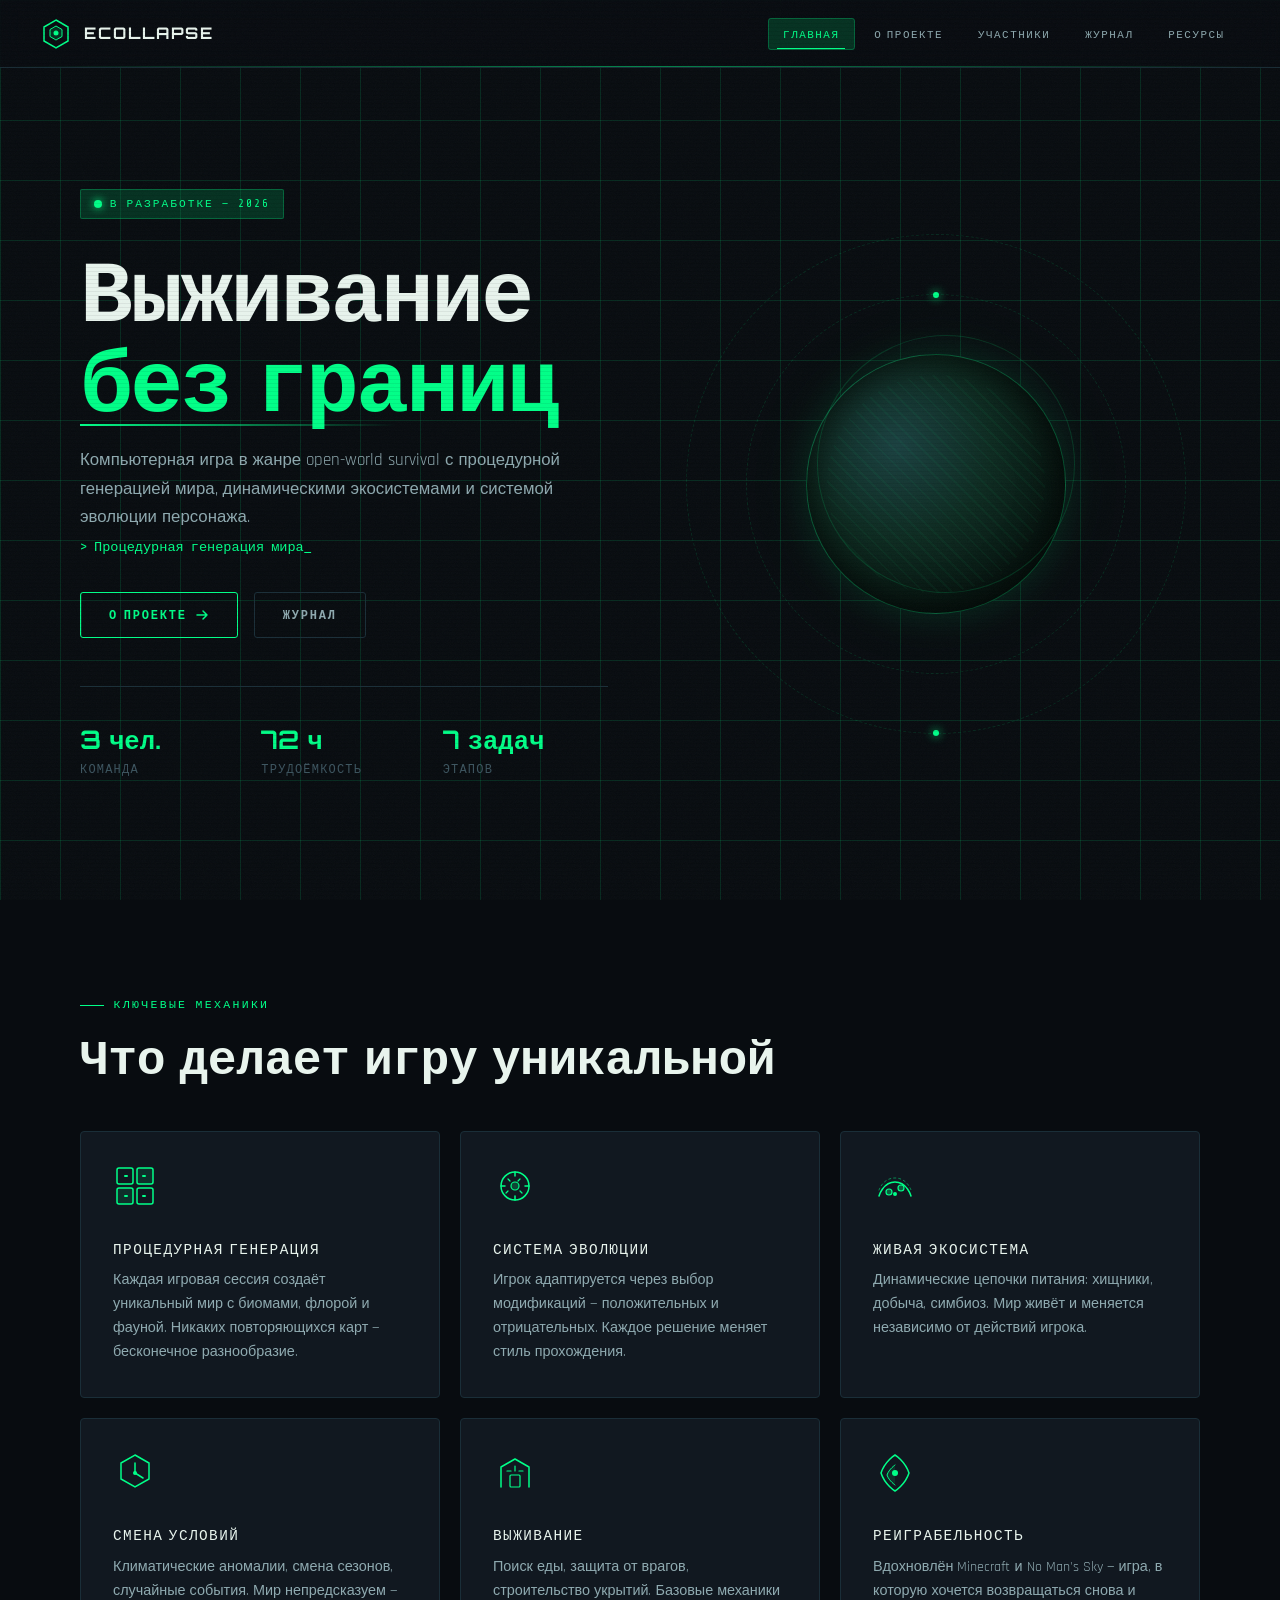
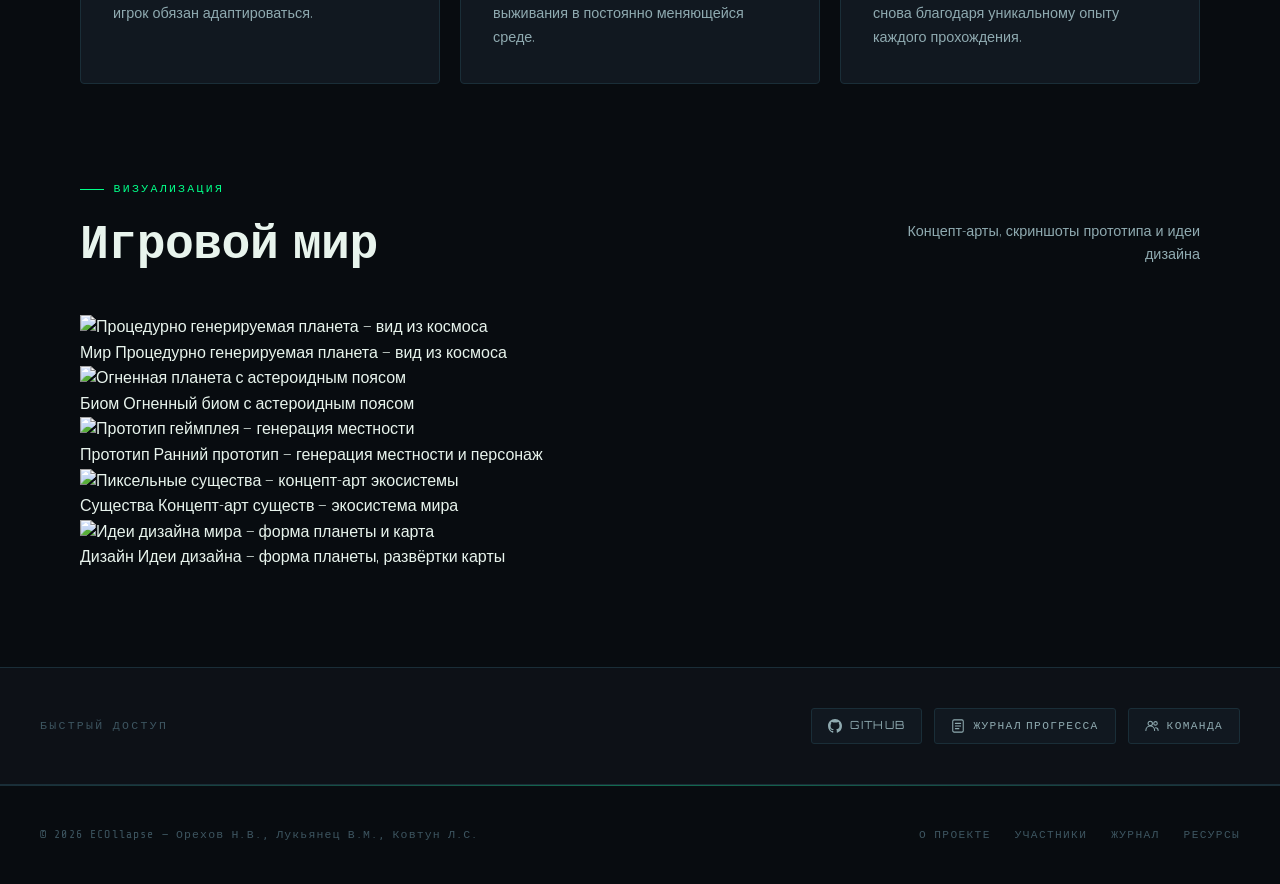
==== commit 23bb6917: "Добавлены правки: изменено название, добавлена ссылка на github репозиторий" ====
--- a/index.html
+++ b/index.html
@@ -3,7 +3,7 @@
 <head>
   <meta charset="UTF-8" />
   <meta name="viewport" content="width=device-width, initial-scale=1.0" />
-  <title>SURVIVAL — Проектная практика</title>
+  <title>ECOllapse — Проектная практика</title>
   <link rel="preconnect" href="https://fonts.googleapis.com" />
   <link rel="stylesheet" href="css/style.css" />
   <link rel="stylesheet" href="https://cdnjs.cloudflare.com/ajax/libs/font-awesome/6.5.1/css/all.min.css" />
@@ -12,7 +12,7 @@
 
   <div class="grid-bg"></div>
 
-  <!-- ═══════════════════════════ NAV ═══════════════════════════ -->
+  
   <nav class="nav">
     <a href="index.html" class="nav-logo">
       <svg class="nav-logo-icon" viewBox="0 0 32 32" fill="none" xmlns="http://www.w3.org/2000/svg">
@@ -20,7 +20,7 @@
         <polygon points="16,8 22,11.5 22,18.5 16,22 10,18.5 10,11.5" stroke="currentColor" stroke-width="1" fill="currentColor" fill-opacity="0.15"/>
         <circle cx="16" cy="15" r="2.5" fill="currentColor"/>
       </svg>
-      Survival Project
+      ECOllapse
     </a>
 
     <ul class="nav-links" id="navLinks">
@@ -38,12 +38,12 @@
 
   <div class="page-wrapper">
 
-    <!-- ═══════════════════════ HERO ══════════════════════════ -->
+    
     <section class="hero">
       <div class="hero-content">
         <div class="hero-badge fade-up">
           <span class="status-dot"></span>
-          В разработке — 2024 / 2025
+          В разработке — 2026
         </div>
 
         <h1 class="hero-title fade-up fade-up-d1">
@@ -100,7 +100,7 @@
       </div>
     </section>
 
-    <!-- ═════════════════ FEATURES ════════════════════════════ -->
+    
     <section class="section">
       <div class="section-header">
         <div class="section-header-left">
@@ -179,64 +179,77 @@
       </div>
     </section>
 
-    <!-- ═══════════════ SCREENSHOT SECTION ════════════════════ -->
+    
     <section class="section" style="padding-top:0;">
       <div class="section-header">
         <div class="section-header-left">
           <div class="label">Визуализация</div>
           <h2 class="heading-lg" data-reveal>Игровой мир</h2>
         </div>
-      </div>
-
-      <div class="screenshots-grid">
-        <div class="screenshot-frame" data-reveal>
-          <div class="world-gen-visual"></div>
-          <svg class="screenshot-placeholder-icon" viewBox="0 0 48 48" fill="none" xmlns="http://www.w3.org/2000/svg">
-            <rect x="4" y="10" width="40" height="28" rx="2" stroke="currentColor" stroke-width="1.5"/>
-            <circle cx="18" cy="22" r="4" stroke="currentColor" stroke-width="1.2"/>
-            <path d="M4 30l10-8 8 6 8-10 14 12" stroke="currentColor" stroke-width="1.2" stroke-linecap="round" stroke-linejoin="round"/>
-          </svg>
-          <span class="screenshot-placeholder-text">Биом — Скриншот будет добавлен</span>
-        </div>
-
-        <div class="screenshot-frame" data-reveal data-reveal-delay="100">
-          <div class="world-gen-visual" style="background:radial-gradient(ellipse 50% 70% at 60% 30%, rgba(0,40,80,0.5) 0%, transparent 70%), radial-gradient(ellipse 80% 40% at 20% 70%, rgba(0,60,40,0.4) 0%, transparent 70%);"></div>
-          <svg class="screenshot-placeholder-icon" viewBox="0 0 48 48" fill="none" xmlns="http://www.w3.org/2000/svg">
-            <rect x="4" y="10" width="40" height="28" rx="2" stroke="currentColor" stroke-width="1.5"/>
-            <path d="M20 30V20l8 5-8 5z" stroke="currentColor" stroke-width="1.2" fill="currentColor" fill-opacity="0.2"/>
-          </svg>
-          <span class="screenshot-placeholder-text">Геймплей — Скриншот будет добавлен</span>
-        </div>
-
-        <div class="screenshot-frame" data-reveal data-reveal-delay="200">
-          <div class="world-gen-visual" style="background:radial-gradient(ellipse 70% 40% at 50% 60%, rgba(60,20,0,0.5) 0%, transparent 70%), radial-gradient(ellipse 40% 70% at 80% 30%, rgba(0,40,30,0.4) 0%, transparent 70%);"></div>
-          <svg class="screenshot-placeholder-icon" viewBox="0 0 48 48" fill="none" xmlns="http://www.w3.org/2000/svg">
-            <rect x="4" y="10" width="40" height="28" rx="2" stroke="currentColor" stroke-width="1.5"/>
-            <circle cx="24" cy="24" r="6" stroke="currentColor" stroke-width="1.2"/>
-            <path d="M24 14v4M24 30v4M14 24h4M30 24h4" stroke="currentColor" stroke-width="1.2" stroke-linecap="round"/>
-          </svg>
-          <span class="screenshot-placeholder-text">Интерфейс — Скриншот будет добавлен</span>
+        <p class="text-dim" style="font-size:0.9rem;max-width:340px;text-align:right;" data-reveal>
+          Концепт-арты, скриншоты прототипа и идеи дизайна
+        </p>
+      </div>
+
+      <!-- GALLERY -->
+      <div class="gallery-wrap">
+        <!-- Featured: большое изображение слева -->
+        <div class="gallery-featured" data-reveal>
+          <div class="gallery-img-wrap">
+            <img src="assets/screenshots/screen1.png" alt="Процедурно генерируемая планета — вид из космоса" loading="lazy"/>
+            <div class="gallery-overlay">
+              <span class="gallery-tag">Мир</span>
+              <span class="gallery-caption">Процедурно генерируемая планета — вид из космоса</span>
+            </div>
+          </div>
+        </div>
+
+        <!-- Right column: два изображения -->
+        <div class="gallery-col">
+          <div class="gallery-img-wrap" data-reveal data-reveal-delay="80">
+            <img src="assets/screenshots/screen2.png" alt="Огненная планета с астероидным поясом" loading="lazy"/>
+            <div class="gallery-overlay">
+              <span class="gallery-tag">Биом</span>
+              <span class="gallery-caption">Огненный биом с астероидным поясом</span>
+            </div>
+          </div>
+          <div class="gallery-img-wrap" data-reveal data-reveal-delay="160">
+            <img src="assets/screenshots/screen3.png" alt="Прототип геймплея — генерация местности" loading="lazy"/>
+            <div class="gallery-overlay">
+              <span class="gallery-tag">Прототип</span>
+              <span class="gallery-caption">Ранний прототип — генерация местности и персонаж</span>
+            </div>
+          </div>
+        </div>
+
+        <!-- Bottom row: два изображения -->
+        <div class="gallery-img-wrap gallery-bottom-l" data-reveal data-reveal-delay="100">
+          <img src="assets/screenshots/screen4.png" alt="Пиксельные существа — концепт-арт экосистемы" loading="lazy"/>
+          <div class="gallery-overlay">
+            <span class="gallery-tag">Существа</span>
+            <span class="gallery-caption">Концепт-арт существ — экосистема мира</span>
+          </div>
+        </div>
+        <div class="gallery-img-wrap gallery-bottom-r" data-reveal data-reveal-delay="200">
+          <img src="assets/screenshots/screen5.png" alt="Идеи дизайна мира — форма планеты и карта" loading="lazy"/>
+          <div class="gallery-overlay">
+            <span class="gallery-tag">Дизайн</span>
+            <span class="gallery-caption">Идеи дизайна — форма планеты, развёртки карты</span>
+          </div>
         </div>
       </div>
     </section>
 
-    <!-- ═══════════════════ QUICK LINKS ═══════════════════════ -->
+    
     <div class="links-band">
       <div class="links-band-inner">
         <span class="links-band-label">Быстрый доступ</span>
         <div class="links-band-items">
-          <a href="#" class="link-pill">
+          <a href="https://github.com/Nikuhich/Practice_Project" class="link-pill">
             <svg viewBox="0 0 16 16" fill="currentColor" xmlns="http://www.w3.org/2000/svg">
               <path d="M8 0C3.58 0 0 3.58 0 8c0 3.54 2.29 6.53 5.47 7.59.4.07.55-.17.55-.38 0-.19-.01-.82-.01-1.49-2.01.37-2.53-.49-2.69-.94-.09-.23-.48-.94-.82-1.13-.28-.15-.68-.52-.01-.53.63-.01 1.08.58 1.23.82.72 1.21 1.87.87 2.33.66.07-.52.28-.87.51-1.07-1.78-.2-3.64-.89-3.64-3.95 0-.87.31-1.59.82-2.15-.08-.2-.36-1.02.08-2.12 0 0 .67-.21 2.2.82.64-.18 1.32-.27 2-.27.68 0 1.36.09 2 .27 1.53-1.04 2.2-.82 2.2-.82.44 1.1.16 1.92.08 2.12.51.56.82 1.27.82 2.15 0 3.07-1.87 3.75-3.65 3.95.29.25.54.73.54 1.48 0 1.07-.01 1.93-.01 2.2 0 .21.15.46.55.38A8.013 8.013 0 0016 8c0-4.42-3.58-8-8-8z"/>
             </svg>
             GitHub
-          </a>
-          <a href="#" class="link-pill">
-            <svg viewBox="0 0 16 16" fill="none" xmlns="http://www.w3.org/2000/svg">
-              <path d="M2 4a2 2 0 012-2h8a2 2 0 012 2v8a2 2 0 01-2 2H4a2 2 0 01-2-2V4z" stroke="currentColor" stroke-width="1.2"/>
-              <path d="M5.5 9l1.5-3 1.5 3M10.5 6.5v3" stroke="currentColor" stroke-width="1.2" stroke-linecap="round"/>
-            </svg>
-            Miro
           </a>
           <a href="pages/journal.html" class="link-pill">
             <svg viewBox="0 0 16 16" fill="none" xmlns="http://www.w3.org/2000/svg">
@@ -258,11 +271,11 @@
       </div>
     </div>
 
-    <!-- ═══════════════════════ FOOTER ════════════════════════ -->
+    
     <footer class="footer">
       <div class="footer-inner">
         <span class="footer-copy">
-          &copy; 2025 Survival Project &mdash; Орехов&nbsp;Н.В., Лукьянец&nbsp;В.М., Кофтун&nbsp;Л.С.
+          &copy; 2026 ECOllapse &mdash; Орехов&nbsp;Н.В., Лукьянец&nbsp;В.М., Ковтун&nbsp;Л.С.
         </span>
         <nav class="footer-nav">
           <a href="pages/about.html">О проекте</a>
@@ -273,7 +286,7 @@
       </div>
     </footer>
 
-  </div><!-- /page-wrapper -->
+  </div>
 
   <script src="js/main.js"></script>
 </body>
